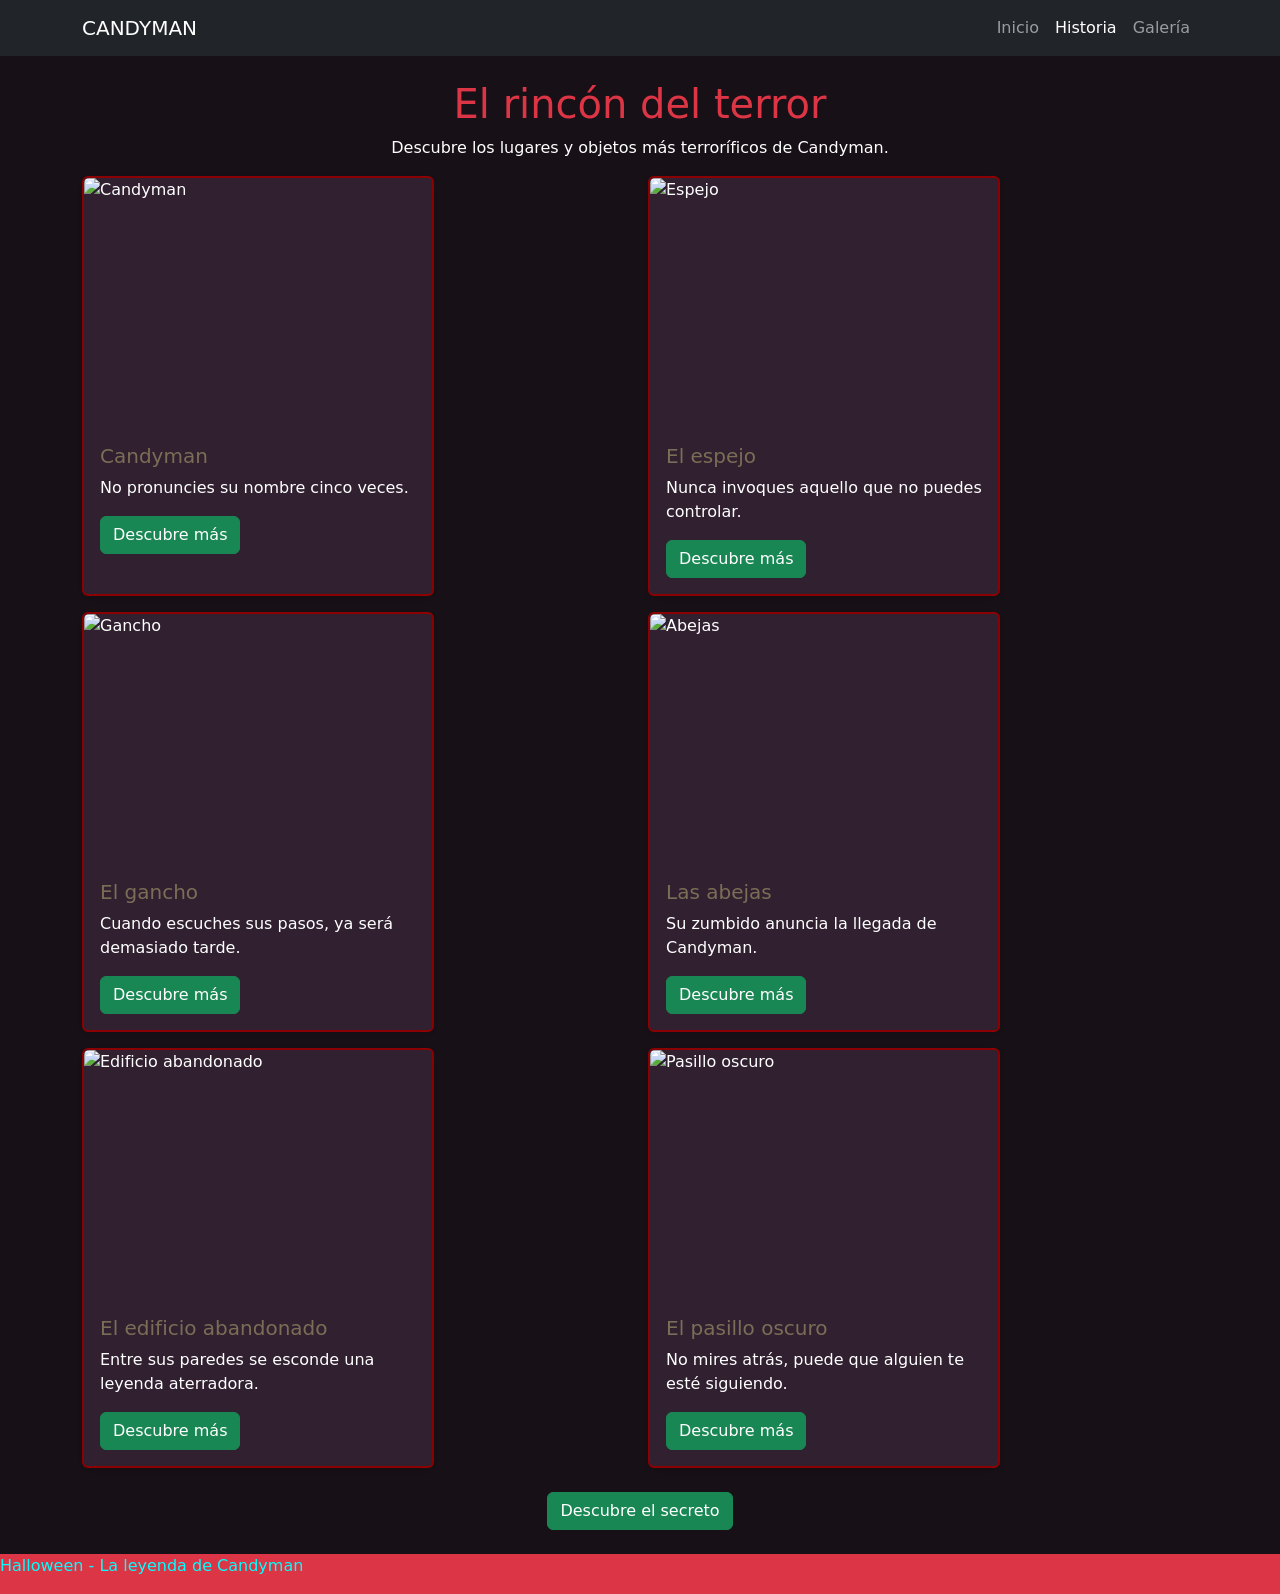
==== galeria.html @ b76e6c63 "Add files via upload" ====
<!DOCTYPE html>
<html lang="es">
<head>
    <meta charset="UTF-8">
    <meta name="viewport" content="width=device-width, initial-scale=1.0">
    <title>Galería - Candyman</title>

    <!-- Bootstrap -->
    <link href="https://cdn.jsdelivr.net/npm/bootstrap@5.3.8/dist/css/bootstrap.min.css" rel="stylesheet">

    <!-- CSS -->
    <link rel="stylesheet" href="style.css">
</head>
<body>

    <!-- MENÚ -->

    
    <!-- MENÚ DE NAVEGACIÓN -->
    <header>
        <nav class="navbar navbar-expand-lg navbar-dark bg-dark">
            <div class="container">

                <a class="navbar-brand" href="./index.html">CANDYMAN</a>

                <button class="navbar-toggler" type="button"
                    data-bs-toggle="collapse"
                    data-bs-target="#menu">

                    <span class="navbar-toggler-icon"></span>
                </button>

                <div class="collapse navbar-collapse" id="menu">
                    <ul class="navbar-nav ms-auto">

                        <li class="nav-item">
                            <a class="nav-link" href="./index.html">Inicio</a>
                        </li>

                        <li class="nav-item">
                            <a class="nav-link active" href="./historia.html">Historia</a>
                        </li>

                        <li class="nav-item">
                            <a class="nav-link" href="./galeria.html">Galería</a>
                        </li>

                    </ul>
                </div>

            </div>
        </nav>
    </header>
    <!-- GALERÍA -->
    <main>
        
<!-- GALERÍA -->
<section class="container my-4">

    <h1 class="text-center">El rincón del terror</h1>
    <p class="text-center">
        Descubre los lugares y objetos más terroríficos de Candyman.
    </p>

    <div class="row g-3">

        <!-- TARJETA 1 -->
        <div class="col-md-6">
            <div class="card h-100 shadow-sm" style="max-width:22rem;">
                <img src="./img/candyman.jpg" class="card-img-top" alt="Candyman">
                <div class="card-body">
                    <h5 class="card-title">Candyman</h5>
                    <p class="card-text">No pronuncies su nombre cinco veces.</p>
                    <a href="historia.html" class="btn btn-success">Descubre más</a>
                </div>
            </div>
        </div>

        <!-- TARJETA 2 -->
        <div class="col-md-6">
            <div class="card h-100 shadow-sm" style="max-width:22rem;">
                <img src="./img/espejo.jpg" class="card-img-top" alt="Espejo">
                <div class="card-body">
                    <h5 class="card-title">El espejo</h5>
                    <p class="card-text">Nunca invoques aquello que no puedes controlar.</p>
                    <a href="historia.html" class="btn btn-success">Descubre más</a>
                </div>
            </div>
        </div>

        <!-- TARJETA 3 -->
        <div class="col-md-6">
            <div class="card h-100 shadow-sm" style="max-width:22rem;">
                <img src="./img/gancho.jpg" class="card-img-top" alt="Gancho">
                <div class="card-body">
                    <h5 class="card-title">El gancho</h5>
                    <p class="card-text">Cuando escuches sus pasos, ya será demasiado tarde.</p>
                    <a href="historia.html" class="btn btn-success">Descubre más</a>
                </div>
            </div>
        </div>

        <!-- TARJETA 4 -->
        <div class="col-md-6">
            <div class="card h-100 shadow-sm" style="max-width:22rem;">
                <img src="./img/abejas.jpg" class="card-img-top" alt="Abejas">
                <div class="card-body">
                    <h5 class="card-title">Las abejas</h5>
                    <p class="card-text">Su zumbido anuncia la llegada de Candyman.</p>
                    <a href="historia.html" class="btn btn-success">Descubre más</a>
                </div>
            </div>
        </div>

        <!-- TARJETA 5 -->
        <div class="col-md-6">
            <div class="card h-100 shadow-sm" style="max-width:22rem;">
                <img src="./img/edificio.jpg" class="card-img-top" alt="Edificio abandonado">
                <div class="card-body">
                    <h5 class="card-title">El edificio abandonado</h5>
                    <p class="card-text">Entre sus paredes se esconde una leyenda aterradora.</p>
                    <a href="historia.html" class="btn btn-success">Descubre más</a>
                </div>
            </div>
        </div>

        <!-- TARJETA 6 -->
        <div class="col-md-6">
            <div class="card h-100 shadow-sm" style="max-width:22rem;">
                <img src="./img/pasillo.jpg" class="card-img-top" alt="Pasillo oscuro">
                <div class="card-body">
                    <h5 class="card-title">El pasillo oscuro</h5>
                    <p class="card-text">No mires atrás, puede que alguien te esté siguiendo.</p>
                    <a href="historia.html" class="btn btn-success">Descubre más</a>
                </div>
            </div>
        </div>

    </div>

    <!-- BOTÓN FINAL -->
    <div class="text-center my-4">
        <a href="historia.html" class="btn btn-success">
            Descubre el secreto
        </a>
    </div>

</section>

    </main>

      <footer>

        <p class="text-center">Halloween - La leyenda de Candyman</p>

          <!-- JavaScript de Bootstrap -->
    <script src="https://cdn.jsdelivr.net/npm/bootstrap@5.3.8/dist/js/bootstrap.bundle.min.js"></script>

    </footer>

</body>
</html>
---- style.css ----
body {
    background-color: #171017;
    color: white;
}

h1 {
    color: #dc3545;
}

h2, h3 {
    color: rgb(173, 34, 34);
}

.btn-danger:hover {
    background-color: darkred;
    border-color: darkred;
}

.card {
    background-color: #302030;
    color: white;
    border: 2px solid darkred;
}

.card-title {
    color: rgb(122, 110, 86);
}

.card:hover {
    background-color: #483048;
}

footer{
    width: 100%;

    display: flex;
    flex-direction: row;
    align-items: end;
    
    color: aqua;

    background-color: #dc3545;


}


.card img {
    height: 250px;
    object-fit: cover;
}

.card {
    height: 100%;
}
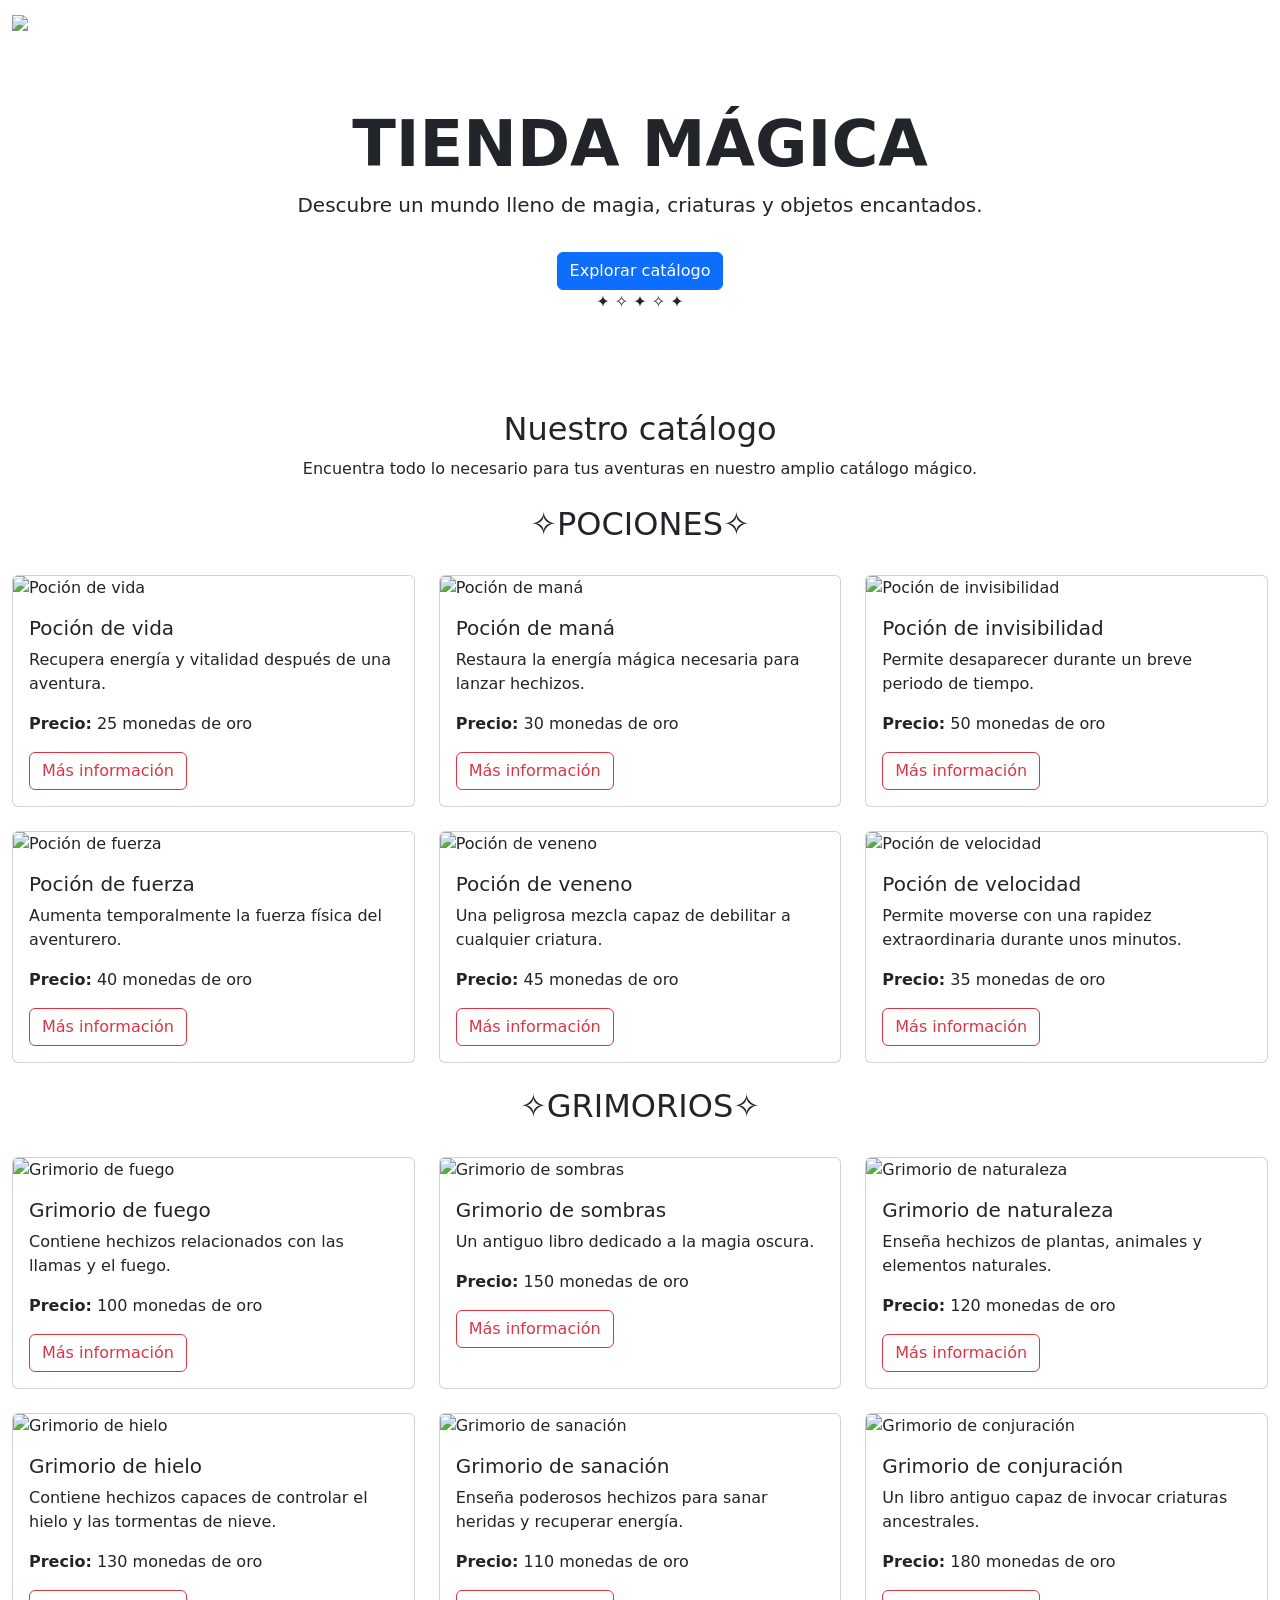
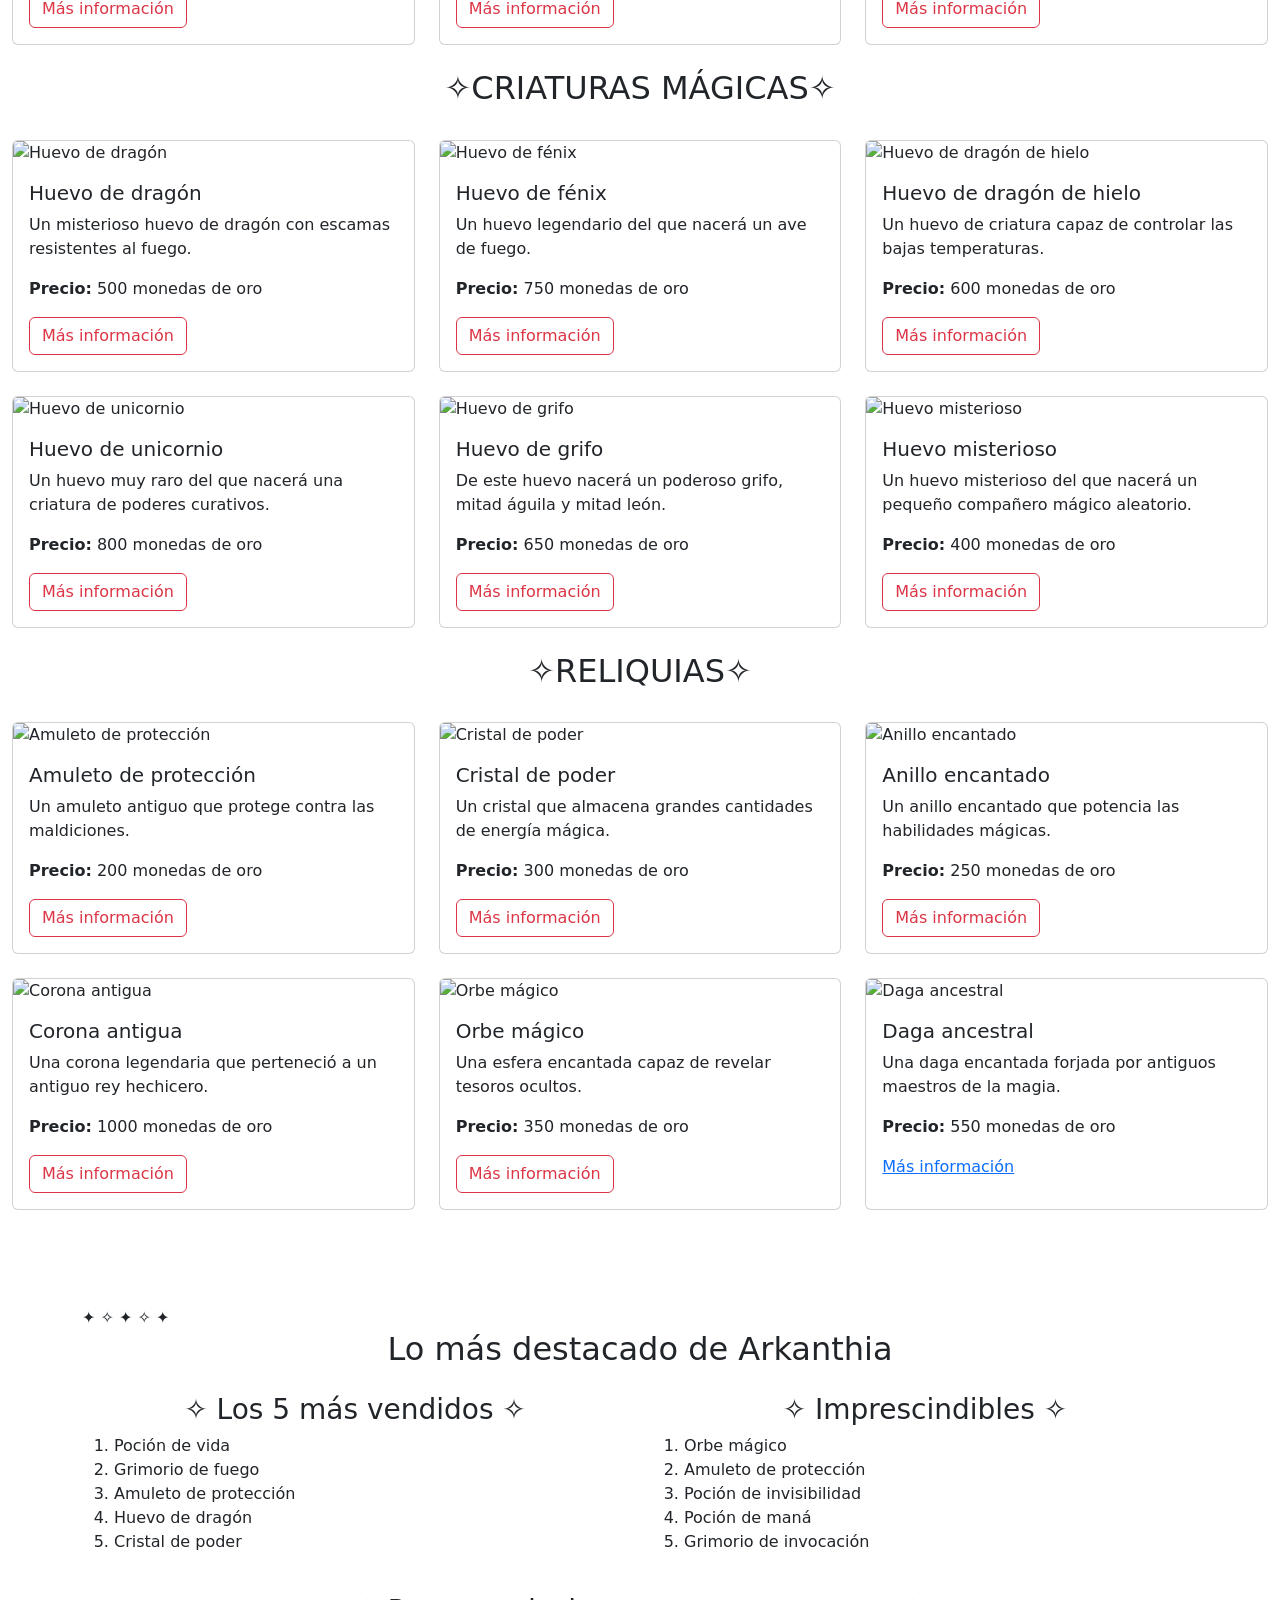
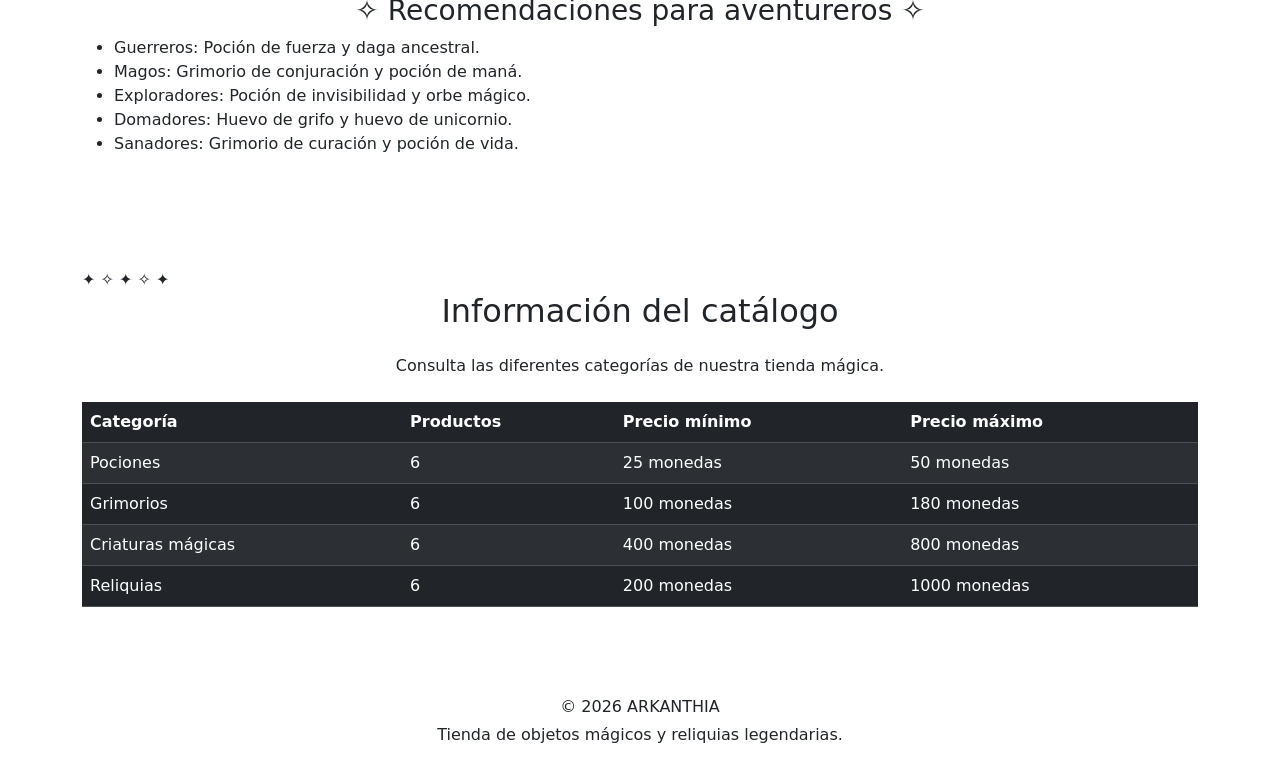
==== commit 0c92ec4f: "Add files via upload" ====
--- a/galeria.html
+++ b/galeria.html
@@ -1,163 +1,573 @@
-
-<!DOCTYPE html>
-<html lang="es">
-<head>
-    <meta charset="UTF-8">
-    <meta name="viewport" content="width=device-width, initial-scale=1.0">
-    <title>Galería - Candyman</title>
-
-    <!-- Bootstrap -->
-    <link href="https://cdn.jsdelivr.net/npm/bootstrap@5.3.8/dist/css/bootstrap.min.css" rel="stylesheet">
-
-    <!-- CSS -->
-    <link rel="stylesheet" href="style.css">
-</head>
-<body>
-
-    <!-- MENÚ -->
-
-    
-    <!-- MENÚ DE NAVEGACIÓN -->
-    <header>
-        <nav class="navbar navbar-expand-lg navbar-dark bg-dark">
-            <div class="container">
-
-                <a class="navbar-brand" href="./index.html">CANDYMAN</a>
-
-                <button class="navbar-toggler" type="button"
-                    data-bs-toggle="collapse"
-                    data-bs-target="#menu">
-
-                    <span class="navbar-toggler-icon"></span>
-                </button>
-
-                <div class="collapse navbar-collapse" id="menu">
-                    <ul class="navbar-nav ms-auto">
-
-                        <li class="nav-item">
-                            <a class="nav-link" href="./index.html">Inicio</a>
-                        </li>
-
-                        <li class="nav-item">
-                            <a class="nav-link active" href="./historia.html">Historia</a>
-                        </li>
-
-                        <li class="nav-item">
-                            <a class="nav-link" href="./galeria.html">Galería</a>
-                        </li>
-
-                    </ul>
-                </div>
-
-            </div>
-        </nav>
-    </header>
-    <!-- GALERÍA -->
-    <main>
-        
-<!-- GALERÍA -->
-<section class="container my-4">
-
-    <h1 class="text-center">El rincón del terror</h1>
-    <p class="text-center">
-        Descubre los lugares y objetos más terroríficos de Candyman.
-    </p>
-
-    <div class="row g-3">
-
-        <!-- TARJETA 1 -->
-        <div class="col-md-6">
-            <div class="card h-100 shadow-sm" style="max-width:22rem;">
-                <img src="./img/candyman.jpg" class="card-img-top" alt="Candyman">
-                <div class="card-body">
-                    <h5 class="card-title">Candyman</h5>
-                    <p class="card-text">No pronuncies su nombre cinco veces.</p>
-                    <a href="historia.html" class="btn btn-success">Descubre más</a>
-                </div>
-            </div>
-        </div>
-
-        <!-- TARJETA 2 -->
-        <div class="col-md-6">
-            <div class="card h-100 shadow-sm" style="max-width:22rem;">
-                <img src="./img/espejo.jpg" class="card-img-top" alt="Espejo">
-                <div class="card-body">
-                    <h5 class="card-title">El espejo</h5>
-                    <p class="card-text">Nunca invoques aquello que no puedes controlar.</p>
-                    <a href="historia.html" class="btn btn-success">Descubre más</a>
-                </div>
-            </div>
-        </div>
-
-        <!-- TARJETA 3 -->
-        <div class="col-md-6">
-            <div class="card h-100 shadow-sm" style="max-width:22rem;">
-                <img src="./img/gancho.jpg" class="card-img-top" alt="Gancho">
-                <div class="card-body">
-                    <h5 class="card-title">El gancho</h5>
-                    <p class="card-text">Cuando escuches sus pasos, ya será demasiado tarde.</p>
-                    <a href="historia.html" class="btn btn-success">Descubre más</a>
-                </div>
-            </div>
-        </div>
-
-        <!-- TARJETA 4 -->
-        <div class="col-md-6">
-            <div class="card h-100 shadow-sm" style="max-width:22rem;">
-                <img src="./img/abejas.jpg" class="card-img-top" alt="Abejas">
-                <div class="card-body">
-                    <h5 class="card-title">Las abejas</h5>
-                    <p class="card-text">Su zumbido anuncia la llegada de Candyman.</p>
-                    <a href="historia.html" class="btn btn-success">Descubre más</a>
-                </div>
-            </div>
-        </div>
-
-        <!-- TARJETA 5 -->
-        <div class="col-md-6">
-            <div class="card h-100 shadow-sm" style="max-width:22rem;">
-                <img src="./img/edificio.jpg" class="card-img-top" alt="Edificio abandonado">
-                <div class="card-body">
-                    <h5 class="card-title">El edificio abandonado</h5>
-                    <p class="card-text">Entre sus paredes se esconde una leyenda aterradora.</p>
-                    <a href="historia.html" class="btn btn-success">Descubre más</a>
-                </div>
-            </div>
-        </div>
-
-        <!-- TARJETA 6 -->
-        <div class="col-md-6">
-            <div class="card h-100 shadow-sm" style="max-width:22rem;">
-                <img src="./img/pasillo.jpg" class="card-img-top" alt="Pasillo oscuro">
-                <div class="card-body">
-                    <h5 class="card-title">El pasillo oscuro</h5>
-                    <p class="card-text">No mires atrás, puede que alguien te esté siguiendo.</p>
-                    <a href="historia.html" class="btn btn-success">Descubre más</a>
-                </div>
-            </div>
-        </div>
-
-    </div>
-
-    <!-- BOTÓN FINAL -->
-    <div class="text-center my-4">
-        <a href="historia.html" class="btn btn-success">
-            Descubre el secreto
-        </a>
-    </div>
-
-</section>
-
-    </main>
-
-      <footer>
-
-        <p class="text-center">Halloween - La leyenda de Candyman</p>
-
-          <!-- JavaScript de Bootstrap -->
-    <script src="https://cdn.jsdelivr.net/npm/bootstrap@5.3.8/dist/js/bootstrap.bundle.min.js"></script>
-
-    </footer>
-
-</body>
-</html>
+<!DOCTYPE html>
+<html lang="es">
+
+<head>
+    <meta charset="UTF-8">
+    <meta name="viewport" content="width=device-width, initial-scale=1.0">
+
+    <title>Galería</title>
+
+    <!-- Bootstrap 5 -->
+    <link href="https://cdn.jsdelivr.net/npm/bootstrap@5.3.3/dist/css/bootstrap.min.css" rel="stylesheet">
+
+    <!-- Mi archivo CSS -->
+    <link rel="stylesheet" href="./CSS/style.css">
+</head>
+
+<body>
+
+    <!-- MENÚ DE NAVEGACIÓN -->
+  <nav class="navbar navbar-expand-lg navbar-dark">
+                <div class="container-fluid">
+                    <a class="navbar-brand" href="./index.html">
+                        <img alt="Logo de Arkanthia" height="45" src="./images/logo.png" width="45">
+                        <b>Arkanthia</b>
+                    </a>
+
+                    <button aria-controls="menu" aria-expanded="false" aria-label="Abrir menú" class="navbar-toggler" data-bs-target="#menu" data-bs-toggle="collapse" type="button">
+                        <span class="navbar-toggler-icon"></span>
+                    </button>
+
+                    <div class="collapse navbar-collapse" id="menu">
+                        <ul class="navbar-nav ms-auto">
+                            <li class="nav-item">
+                                <a class="nav-link" href="./index.html">Inicio</a>
+                            </li>
+
+                            <li class="nav-item">
+                                <a class="nav-link active" aria-current="page" href="./galeria.html">Catálogo</a>
+                            </li>
+
+                            <li class="nav-item">
+                                <a class="nav-link" href="./productos.html">Productos</a>
+                            </li>
+
+                            <li class="nav-item">
+                                <a class="nav-link" href="./nosotros.html">Sobre Nosotros</a>
+                            </li>
+
+                            <li class="nav-item">
+                                <a class="nav-link" href="./contacto.html">Contacto</a>
+                            </li>
+                        </ul>
+                    </div>
+                </div>
+            </nav>
+
+    <!-- PORTADA -->
+    <header id="inicio" class="portada text-center">
+
+        <div class="container py-5">
+
+            <h1 class="display-3 fw-bold">TIENDA MÁGICA</h1>
+
+            <p class="lead">
+                Descubre un mundo lleno de magia, criaturas y objetos encantados.
+            </p>
+
+            <a href="#galeria" class="btn btn-primary mt-3">
+                Explorar catálogo
+            </a>
+
+            <div class="separador-estrellas">
+                ✦ ✧ ✦ ✧ ✦
+            </div>
+
+        </div>
+
+    </header>
+
+    <!-- CATÁLOGO -->
+    <main>
+        <section id="galeria" class="container-fluid py-5">
+
+            <h2 class="text-center mb-2">Nuestro catálogo</h2>
+
+            <p class="text-center texto-intro mb-4">
+                Encuentra todo lo necesario para tus aventuras en nuestro amplio catálogo mágico.
+            </p>
+
+            <div class="row g-4">
+
+                <!-- POCIONES -->
+                <div class="col-12">
+                    <h2 id="pociones" class="titulo-categoria text-center">✧POCIONES✧</h2>
+                </div>
+
+                <!-- POCIÓN 1 -->
+                <div class="col-12 col-sm-6 col-lg-4">
+                    <div class="card h-100" id="margen">
+                        <img src="./images/vida.png" class="card-img-top" alt="Poción de vida">
+                        <div class="card-body">
+                            <h3 class="card-title h5">Poción de vida</h3>
+                            <p class="card-text">Recupera energía y vitalidad después de una aventura.</p>
+                            <p class="precio"><strong>Precio:</strong> 25 monedas de oro</p>
+                            <a href="./productos.html#pocion-vida" class="btn btn-outline-danger">Más información</a>
+                        </div>
+                    </div>
+                </div>
+
+                <!-- POCIÓN 2 -->
+                <div class="col-12 col-sm-6 col-lg-4">
+                    <div class="card h-100" id="margen">
+                        <img src="./images/mana.png" class="card-img-top" alt="Poción de maná">
+                        <div class="card-body">
+                            <h3 class="card-title h5">Poción de maná</h3>
+                            <p class="card-text">Restaura la energía mágica necesaria para lanzar hechizos.</p>
+                            <p class="precio"><strong>Precio:</strong> 30 monedas de oro</p>
+                            <a href="./productos.html#pocion-mana" class="btn btn-outline-danger">Más información</a>
+                        </div>
+                    </div>
+                </div>
+
+                <!-- POCIÓN 3 -->
+                <div class="col-12 col-sm-6 col-lg-4">
+                    <div class="card h-100" id="margen">
+                        <img src="./images/invisibilidad.png" class="card-img-top" alt="Poción de invisibilidad">
+                        <div class="card-body">
+                            <h3 class="card-title h5">Poción de invisibilidad</h3>
+                            <p class="card-text">Permite desaparecer durante un breve periodo de tiempo.</p>
+                            <p class="precio"><strong>Precio:</strong> 50 monedas de oro</p>
+                            <a href="./productos.html#pocion-invisibilidad" class="btn btn-outline-danger">Más información</a>
+                        </div>
+                    </div>
+                </div>
+
+                <!-- POCIÓN 4 -->
+                <div class="col-12 col-sm-6 col-lg-4">
+                    <div class="card h-100" id="margen">
+                        <img src="./images/fuerza.png" class="card-img-top" alt="Poción de fuerza">
+                        <div class="card-body">
+                            <h3 class="card-title h5">Poción de fuerza</h3>
+                            <p class="card-text">Aumenta temporalmente la fuerza física del aventurero.</p>
+                            <p class="precio"><strong>Precio:</strong> 40 monedas de oro</p>
+                            <a href="./productos.html#pocion-fuerza" class="btn btn-outline-danger">Más información</a>
+                        </div>
+                    </div>
+                </div>
+
+                <!-- POCIÓN 5 -->
+                <div class="col-12 col-sm-6 col-lg-4">
+                    <div class="card h-100" id="margen">
+                        <img src="./images/veneno.png" class="card-img-top" alt="Poción de veneno">
+                        <div class="card-body">
+                            <h3 class="card-title h5">Poción de veneno</h3>
+                            <p class="card-text">Una peligrosa mezcla capaz de debilitar a cualquier criatura.</p>
+                            <p class="precio"><strong>Precio:</strong> 45 monedas de oro</p>
+                            <a href="./productos.html#pocion-veneno" class="btn btn-outline-danger">Más información</a>
+                        </div>
+                    </div>
+                </div>
+
+                <!-- POCIÓN 6 -->
+                <div class="col-12 col-sm-6 col-lg-4">
+                    <div class="card h-100" id="margen">
+                        <img src="./images/velocidad.png" class="card-img-top" alt="Poción de velocidad">
+                        <div class="card-body">
+                            <h3 class="card-title h5">Poción de velocidad</h3>
+                            <p class="card-text">Permite moverse con una rapidez extraordinaria durante unos minutos.</p>
+                            <p class="precio"><strong>Precio:</strong> 35 monedas de oro</p>
+                            <a href="./productos.html#pocion-velocidad" class="btn btn-outline-danger">Más información</a>
+                        </div>
+                    </div>
+                </div>
+
+                <!-- GRIMORIOS -->
+                <div class="col-12">
+                    <h2 id="grimorios" class="titulo-categoria text-center">✧GRIMORIOS✧</h2>
+                </div>
+
+                <!-- GRIMORIO 1 -->
+                <div class="col-12 col-sm-6 col-lg-4">
+                    <div class="card h-100" id="margen">
+                        <img src="./images/fuego.png" class="card-img-top" alt="Grimorio de fuego">
+                        <div class="card-body">
+                            <h3 class="card-title h5">Grimorio de fuego</h3>
+                            <p class="card-text">Contiene hechizos relacionados con las llamas y el fuego.</p>
+                            <p class="precio"><strong>Precio:</strong> 100 monedas de oro</p>
+                            <a href="./productos.html#grimorio-fuego" class="btn btn-outline-danger">Más información</a>
+                        </div>
+                    </div>
+                </div>
+
+                <!-- GRIMORIO 2 -->
+                <div class="col-12 col-sm-6 col-lg-4">
+                    <div class="card h-100" id="margen">
+                        <img src="./images/sombras.png" class="card-img-top" alt="Grimorio de sombras">
+                        <div class="card-body">
+                            <h3 class="card-title h5">Grimorio de sombras</h3>
+                            <p class="card-text">Un antiguo libro dedicado a la magia oscura.</p>
+                            <p class="precio"><strong>Precio:</strong> 150 monedas de oro</p>
+                            <a href="./productos.html#grimorio-sombras" class="btn btn-outline-danger">Más información</a>
+                        </div>
+                    </div>
+                </div>
+
+                <!-- GRIMORIO 3 -->
+                <div class="col-12 col-sm-6 col-lg-4">
+                    <div class="card h-100" id="margen">
+                        <img src="./images/naturaleza.png" class="card-img-top" alt="Grimorio de naturaleza">
+                        <div class="card-body">
+                            <h3 class="card-title h5">Grimorio de naturaleza</h3>
+                            <p class="card-text">Enseña hechizos de plantas, animales y elementos naturales.</p>
+                            <p class="precio"><strong>Precio:</strong> 120 monedas de oro</p>
+                            <a href="./productos.html#grimorio-naturaleza" class="btn btn-outline-danger">Más información</a>
+                        </div>
+                    </div>
+                </div>
+
+                <!-- GRIMORIO 4 -->
+                <div class="col-12 col-sm-6 col-lg-4">
+                    <div class="card h-100" id="margen">
+                        <img src="./images/hielo.png" class="card-img-top" alt="Grimorio de hielo">
+                        <div class="card-body">
+                            <h3 class="card-title h5">Grimorio de hielo</h3>
+                            <p class="card-text">Contiene hechizos capaces de controlar el hielo y las tormentas de nieve.</p>
+                            <p class="precio"><strong>Precio:</strong> 130 monedas de oro</p>
+                            <a href="./productos.html#grimorio-hielo" class="btn btn-outline-danger">Más información</a>
+                        </div>
+                    </div>
+                </div>
+
+                <!-- GRIMORIO 5 -->
+                <div class="col-12 col-sm-6 col-lg-4">
+                    <div class="card h-100" id="margen">
+                        <img src="./images/sanación.png" class="card-img-top" alt="Grimorio de sanación">
+                        <div class="card-body">
+                            <h3 class="card-title h5">Grimorio de sanación</h3>
+                            <p class="card-text">Enseña poderosos hechizos para sanar heridas y recuperar energía.</p>
+                            <p class="precio"><strong>Precio:</strong> 110 monedas de oro</p>
+                            <a href="./productos.html#grimorio-sanacion" class="btn btn-outline-danger">Más información</a>
+                        </div>
+                    </div>
+                </div>
+
+                <!-- GRIMORIO 6 -->
+                <div class="col-12 col-sm-6 col-lg-4">
+                    <div class="card h-100" id="margen">
+                        <img src="./images/conjuración.png" class="card-img-top" alt="Grimorio de conjuración">
+                        <div class="card-body">
+                            <h3 class="card-title h5">Grimorio de conjuración</h3>
+                            <p class="card-text">Un libro antiguo capaz de invocar criaturas ancestrales.</p>
+                            <p class="precio"><strong>Precio:</strong> 180 monedas de oro</p>
+                            <a href="./productos.html#grimorio-conjuracion" class="btn btn-outline-danger">Más información</a>
+                        </div>
+                    </div>
+                </div>
+
+                <!-- CRIATURAS MÁGICAS -->
+                <div class="col-12">
+                    <h2 id="criaturas" class="titulo-categoria text-center">✧CRIATURAS MÁGICAS✧</h2>
+                </div>
+
+                <!-- CRIATURA 1 -->
+                <div class="col-12 col-sm-6 col-lg-4">
+                    <div class="card h-100" id="margen">
+                        <img src="./images/dragón.png" class="card-img-top" alt="Huevo de dragón">
+                        <div class="card-body">
+                            <h3 class="card-title h5">Huevo de dragón</h3>
+                            <p class="card-text">Un misterioso huevo de dragón con escamas resistentes al fuego.</p>
+                            <p class="precio"><strong>Precio:</strong> 500 monedas de oro</p>
+                            <a href="./productos.html#huevo-dragon" class="btn btn-outline-danger">Más información</a>
+                        </div>
+                    </div>
+                </div>
+
+                <!-- CRIATURA 2 -->
+                <div class="col-12 col-sm-6 col-lg-4">
+                    <div class="card h-100" id="margen">
+                        <img src="./images/fénix.png" class="card-img-top" alt="Huevo de fénix">
+                        <div class="card-body">
+                            <h3 class="card-title h5">Huevo de fénix</h3>
+                            <p class="card-text">Un huevo legendario del que nacerá un ave de fuego.</p>
+                            <p class="precio"><strong>Precio:</strong> 750 monedas de oro</p>
+                            <a href="./productos.html#huevo-fenix" class="btn btn-outline-danger">Más información</a>
+                        </div>
+                    </div>
+                </div>
+
+                <!-- CRIATURA 3 -->
+                <div class="col-12 col-sm-6 col-lg-4">
+                    <div class="card h-100" id="margen">
+                        <img src="./images/helado.png" class="card-img-top" alt="Huevo de dragón de hielo">
+                        <div class="card-body">
+                            <h3 class="card-title h5">Huevo de dragón de hielo</h3>
+                            <p class="card-text">Un huevo de criatura capaz de controlar las bajas temperaturas.</p>
+                            <p class="precio"><strong>Precio:</strong> 600 monedas de oro</p>
+                            <a href="./productos.html#huevo-dragon-hielo" class="btn btn-outline-danger">Más información</a>
+                        </div>
+                    </div>
+                </div>
+
+                <!-- CRIATURA 4 -->
+                <div class="col-12 col-sm-6 col-lg-4">
+                    <div class="card h-100" id="margen">
+                        <img src="./images/unicornio.png" class="card-img-top" alt="Huevo de unicornio">
+                        <div class="card-body">
+                            <h3 class="card-title h5">Huevo de unicornio</h3>
+                            <p class="card-text">Un huevo muy raro del que nacerá una criatura de poderes curativos.</p>
+                            <p class="precio"><strong>Precio:</strong> 800 monedas de oro</p>
+                            <a href="./productos.html#huevo-unicornio" class="btn btn-outline-danger">Más información</a>
+                        </div>
+                    </div>
+                </div>
+
+                <!-- CRIATURA 5 -->
+                <div class="col-12 col-sm-6 col-lg-4">
+                    <div class="card h-100" id="margen">
+                        <img src="./images/grifo.png" class="card-img-top" alt="Huevo de grifo">
+                        <div class="card-body">
+                            <h3 class="card-title h5">Huevo de grifo</h3>
+                            <p class="card-text">De este huevo nacerá un poderoso grifo, mitad águila y mitad león.</p>
+                            <p class="precio"><strong>Precio:</strong> 650 monedas de oro</p>
+                            <a href="./productos.html#huevo-grifo" class="btn btn-outline-danger">Más información</a>
+                        </div>
+                    </div>
+                </div>
+
+                <!-- CRIATURA 6 -->
+                <div class="col-12 col-sm-6 col-lg-4">
+                    <div class="card h-100" id="margen">
+                        <img src="./images/misterioso.png" class="card-img-top" alt="Huevo misterioso">
+                        <div class="card-body">
+                            <h3 class="card-title h5">Huevo misterioso</h3>
+                            <p class="card-text">Un huevo misterioso del que nacerá un pequeño compañero mágico aleatorio.</p>
+                            <p class="precio"><strong>Precio:</strong> 400 monedas de oro</p>
+                            <a href="./productos.html#huevo-misterioso" class="btn btn-outline-danger">Más información</a>
+                        </div>
+                    </div>
+                </div>
+
+                <!-- RELIQUIAS -->
+                <div class="col-12">
+                    <h2 id="reliquias" class="titulo-categoria text-center">✧RELIQUIAS✧</h2>
+                </div>
+
+                <!-- RELIQUIA 1 -->
+                <div class="col-12 col-sm-6 col-lg-4">
+                    <div class="card h-100" id="margen">
+                        <img src="./images/amuleto.png" class="card-img-top" alt="Amuleto de protección">
+                        <div class="card-body">
+                            <h3 class="card-title h5">Amuleto de protección</h3>
+                            <p class="card-text">Un amuleto antiguo que protege contra las maldiciones.</p>
+                            <p class="precio"><strong>Precio:</strong> 200 monedas de oro</p>
+                            <a href="./productos.html#amuleto-proteccion" class="btn btn-outline-danger">Más información</a>
+                        </div>
+                    </div>
+                </div>
+
+                <!-- RELIQUIA 2 -->
+                <div class="col-12 col-sm-6 col-lg-4">
+                    <div class="card h-100" id="margen">
+                        <img src="./images/cristal.png" class="card-img-top" alt="Cristal de poder">
+                        <div class="card-body">
+                            <h3 class="card-title h5">Cristal de poder</h3>
+                            <p class="card-text">Un cristal que almacena grandes cantidades de energía mágica.</p>
+                            <p class="precio"><strong>Precio:</strong> 300 monedas de oro</p>
+                            <a href="./productos.html#cristal-poder" class="btn btn-outline-danger">Más información</a>
+                        </div>
+                    </div>
+                </div>
+
+                <!-- RELIQUIA 3 -->
+                <div class="col-12 col-sm-6 col-lg-4">
+                    <div class="card h-100" id="margen">
+                        <img src="./images/anillo.png" class="card-img-top" alt="Anillo encantado">
+                        <div class="card-body">
+                            <h3 class="card-title h5">Anillo encantado</h3>
+                            <p class="card-text">Un anillo encantado que potencia las habilidades mágicas.</p>
+                            <p class="precio"><strong>Precio:</strong> 250 monedas de oro</p>
+                            <a href="./productos.html#anillo-encantado" class="btn btn-outline-danger">Más información</a>
+                        </div>
+                    </div>
+                </div>
+
+                <!-- RELIQUIA 4 -->
+                <div class="col-12 col-sm-6 col-lg-4">
+                    <div class="card h-100" id="margen">
+                        <img src="./images/corona.png" class="card-img-top" alt="Corona antigua">
+                        <div class="card-body">
+                            <h3 class="card-title h5">Corona antigua</h3>
+                            <p class="card-text">Una corona legendaria que perteneció a un antiguo rey hechicero.</p>
+                            <p class="precio"><strong>Precio:</strong> 1000 monedas de oro</p>
+                            <a href="./productos.html#corona-antigua" class="btn btn-outline-danger">Más información</a>
+                        </div>
+                    </div>
+                </div>
+
+                <!-- RELIQUIA 5 -->
+                <div class="col-12 col-sm-6 col-lg-4">
+                    <div class="card h-100" id="margen">
+                        <img src="./images/orbe.png" class="card-img-top" alt="Orbe mágico">
+                        <div class="card-body">
+                            <h3 class="card-title h5">Orbe mágico</h3>
+                            <p class="card-text">Una esfera encantada capaz de revelar tesoros ocultos.</p>
+                            <p class="precio"><strong>Precio:</strong> 350 monedas de oro</p>
+                            <a href="./productos.html#orbe-magico" class="btn btn-outline-danger">Más información</a>
+                        </div>
+                    </div>
+                </div>
+
+                <!-- RELIQUIA 6 -->
+                <div class="col-12 col-sm-6 col-lg-4">
+                    <div class="card h-100" id="margen">
+                        <img src="./images/daga.png" class="card-img-top" alt="Daga ancestral">
+                        <div class="card-body">
+                            <h3 class="card-title h5">Daga ancestral</h3>
+                            <p class="card-text">Una daga encantada forjada por antiguos maestros de la magia.</p>
+                            <p class="precio"><strong>Precio:</strong> 550 monedas de oro</p>
+                            <a href="./productos.html#daga-ancestral">Más información</a>
+                        </div>
+                    </div>
+                </div>
+
+            </div>
+        </section>
+    </main>
+
+    <!-- LISTAS -->
+    <section id="listas" class="container py-5">
+
+        <div class="separador-estrellas">
+            ✦ ✧ ✦ ✧ ✦
+        </div>
+
+        <h2 class="text-center mb-4">Lo más destacado de Arkanthia</h2>
+
+        <div class="row g-4">
+
+            <!-- LISTA ORDENADA 1 -->
+            <div class="col-12 col-md-6">
+                <div class="caja-informacion">
+
+                    <h3 class="text-center">✧ Los 5 más vendidos ✧</h3>
+
+                    <ol>
+                        <li>Poción de vida</li>
+                        <li>Grimorio de fuego</li>
+                        <li>Amuleto de protección</li>
+                        <li>Huevo de dragón</li>
+                        <li>Cristal de poder</li>
+                    </ol>
+
+                </div>
+            </div>
+
+            <!-- LISTA ORDENADA 2 -->
+            <div class="col-12 col-md-6">
+                <div class="caja-informacion">
+
+                    <h3 class="text-center">✧ Imprescindibles ✧</h3>
+
+                    <ol>
+                        <li>Orbe mágico</li>
+                        <li>Amuleto de protección</li>
+                        <li>Poción de invisibilidad</li>
+                        <li>Poción de maná</li>
+                        <li>Grimorio de invocación</li>
+                    </ol>
+
+                </div>
+            </div>
+
+            <!-- LISTA DESORDENADA -->
+            <div class="col-12">
+                <div class="caja-informacion">
+
+                    <h3 class="text-center">✧ Recomendaciones para aventureros ✧</h3>
+
+                    <ul>
+                        <li>Guerreros: Poción de fuerza y daga ancestral.</li>
+                        <li>Magos: Grimorio de conjuración y poción de maná.</li>
+                        <li>Exploradores: Poción de invisibilidad y orbe mágico.</li>
+                        <li>Domadores: Huevo de grifo y huevo de unicornio.</li>
+                        <li>Sanadores: Grimorio de curación y poción de vida.</li>
+                    </ul>
+
+                </div>
+            </div>
+
+        </div>
+    </section>
+
+    <!-- TABLA -->
+    <section id="informacion" class="container py-5">
+
+        <div class="separador-estrellas">
+            ✦ ✧ ✦ ✧ ✦
+        </div>
+
+        <h2 class="text-center mb-4">Información del catálogo</h2>
+
+        <p class="text-center texto-intro mb-4">
+            Consulta las diferentes categorías de nuestra tienda mágica.
+        </p>
+
+        <div class="table-responsive">
+
+            <table class="table table-dark table-striped table-hover">
+
+                <thead>
+                    <tr>
+                        <th>Categoría</th>
+                        <th>Productos</th>
+                        <th>Precio mínimo</th>
+                        <th>Precio máximo</th>
+                    </tr>
+                </thead>
+
+                <tbody>
+
+                    <tr>
+                        <td>Pociones</td>
+                        <td>6</td>
+                        <td>25 monedas</td>
+                        <td>50 monedas</td>
+                    </tr>
+
+                    <tr>
+                        <td>Grimorios</td>
+                        <td>6</td>
+                        <td>100 monedas</td>
+                        <td>180 monedas</td>
+                    </tr>
+
+                    <tr>
+                        <td>Criaturas mágicas</td>
+                        <td>6</td>
+                        <td>400 monedas</td>
+                        <td>800 monedas</td>
+                    </tr>
+
+                    <tr>
+                        <td>Reliquias</td>
+                        <td>6</td>
+                        <td>200 monedas</td>
+                        <td>1000 monedas</td>
+                    </tr>
+
+                </tbody>
+
+            </table>
+
+        </div>
+
+    </section>
+
+    <!-- PIE DE PÁGINA -->
+    <footer class="footer text-center">
+        <div class="container py-4">
+            <p class="mb-1">
+                &copy; 2026 ARKANTHIA
+            </p>
+            <p class="mb-0">
+                Tienda de objetos mágicos y reliquias legendarias.
+            </p>
+        </div>
+    </footer>
+
+    <!-- JavaScript de Bootstrap: necesario para el menú móvil -->
+    <script src="https://cdn.jsdelivr.net/npm/bootstrap@5.3.3/dist/js/bootstrap.bundle.min.js"></script>
+
+</body>
+</html>
